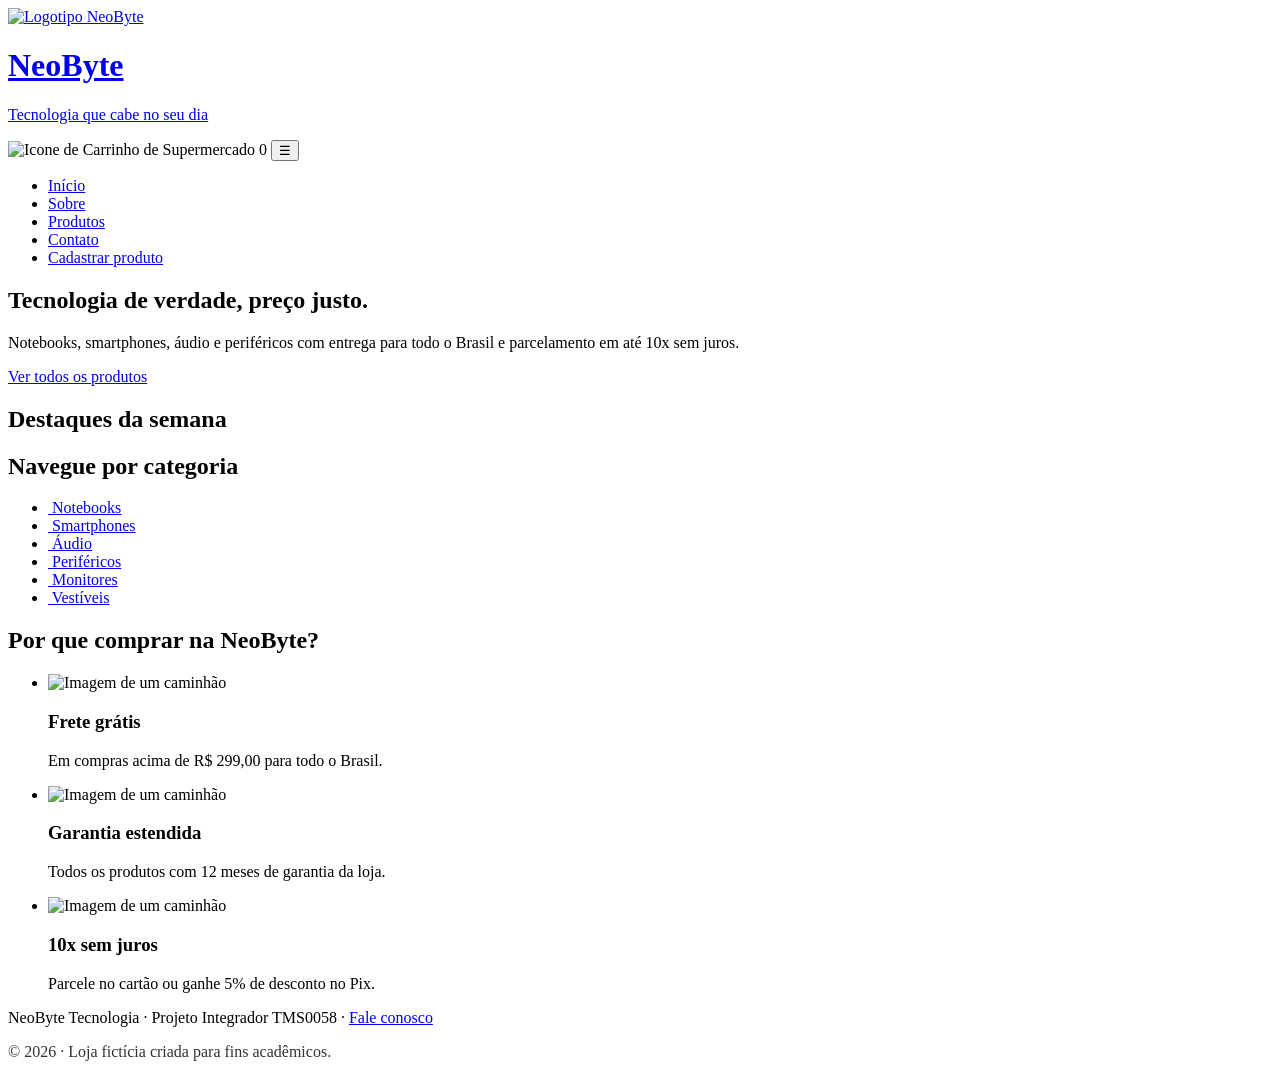
==== pages/index.html @ 48c3ab01 "commit inicial" ====
<!DOCTYPE html>
<html lang="pt-br">

<head>
    <meta charset="UTF-8">
    <meta name="viewport" content="width=device-width, initial-scale=1.0">
    <meta name="description" content="NeoByte: loja virtual de produtos de tecnologia.">
    <title>Início | NeoByte Tecnologia</title>
    <link rel="icon" href="img/logo.svg">
    
    <link rel="stylesheet" href="css/style.css">
</head>

<body>
    
    <header class="topo">
        <div class="topo_barra">
            <a class="topo_marca" href="index.html">
                <img src="img/logo.svg" alt="Logotipo NeoByte">
                <div>
                    <h1 class="topo_nome">NeoByte</h1>
                    <p class="topo_apoio">Tecnologia que cabe no seu dia</p>
                </div>
            </a>
            <div class="topo_acoes">
                <span class="carrinho" title="Itens no carrinho"><img src="img/shopping-cart.svg" alt="Icone de Carrinho de Supermercado"> <span id="contador-carrinho">0</span></span>
                <button type="button" class="menu_botao" aria-expanded="false" aria-controls="menu-principal">☰</button>
            </div>
        </div>
        <nav class="menu" id="menu-principal" aria-label="Menu principal">
            <ul class="menu_lista">
                <li><a class="menu_link menu_link--ativo" aria-current="page" href="index.html">Início</a></li>
                <li><a class="menu_link" href="sobre.html">Sobre</a></li>
                <li><a class="menu_link" href="produtos.html">Produtos</a></li>
                <li><a class="menu_link" href="contato.html">Contato</a></li>
                <li><a class="menu_link" href="cadastro.html">Cadastrar produto</a></li>
            </ul>
        </nav>
    </header>

    <!-- Conteúdo principal -->
    <main>
        <section class="secao">
            <div class="destaque-hero">
                <h2>Tecnologia de verdade, preço justo.</h2>
                <p>Notebooks, smartphones, áudio e periféricos com entrega para todo o Brasil e parcelamento em até 10x
                    sem juros.</p>
                <a class="botao botao--claro" href="produtos.html">Ver todos os produtos</a>
            </div>
        </section>

        <section class="secao">
            <h2>Destaques da semana</h2>
            <!-- Os cards são gerados pelo JavaScript a partir do vetor de produtos -->
            <ul class="produtos" id="lista-destaques"></ul>
        </section>

        <section class="secao">
            <h2>Navegue por categoria</h2>
            <ul class="categorias">
                <li><a href="produtos.html?categoria=Notebooks"><img src="img/laptop.svg" alt=""> Notebooks</a></li>
                <li><a href="produtos.html?categoria=Smartphones"><img src="img/smartphone-icon.svg" alt=""> Smartphones</a></li>
                <li><a href="produtos.html?categoria=Áudio"><img src="img/headset.svg" alt=""> Áudio</a></li>
                <li><a href="produtos.html?categoria=Periféricos"><img src="img/keyboard.svg" alt=""> Periféricos</a></li>
                <li><a href="produtos.html?categoria=Monitores"><img src="img/monitor-icon.svg" alt=""> Monitores</a></li>
                <li><a href="produtos.html?categoria=Vestíveis"><img src="img/smartphone-icon.svg" alt=""> Vestíveis</a></li>
            </ul>
        </section>

        <section class="secao">
            <h2>Por que comprar na NeoByte?</h2>
            <ul class="grade-info">
                <li>
                    <div class="card-titulo">
                        <div class="icon-bg">
                            <img src="img/truck.svg" alt="Imagem de um caminhão">
                        </div>
                        <h3>Frete grátis</h3>
                    </div>
                    <p>Em compras acima de R$ 299,00 para todo o Brasil.</p>
                </li>
                <li>
                    <div class="card-titulo">
                        <div class="icon-bg">
                            <img src="img/shield.svg" alt="Imagem de um caminhão">
                        </div>
                        <h3>Garantia estendida</h3>
                    </div>

                    <p>Todos os produtos com 12 meses de garantia da loja.</p>
                </li>
                <li>
                    <div class="card-titulo">
                        <div class="icon-bg">
                            <img src="img/creditcard.svg" alt="Imagem de um caminhão">
                        </div>
                        <h3>10x sem juros</h3>
                    </div>

                    <p>Parcele no cartão ou ganhe 5% de desconto no Pix.</p>
                </li>
            </ul>
        </section>

        <!-- Janela de detalhes do produto (preenchida pelo JavaScript) -->
        <dialog class="detalhes" id="detalhes">
            <img class="detalhes_img produto_figura" src="img/padrao.svg" alt="">
            <div class="detalhes_corpo">
                <h3 class="detalhes_nome produto_nome"></h3>
                <p class="detalhes_desc produto_texto"></p>
                <dl>
                    <dt>Categoria</dt>
                    <dd class="detalhes_categoria"></dd>
                    <dt>Preço</dt>
                    <dd class="detalhes_preco"></dd>
                    <dt>Parcelamento</dt>
                    <dd class="detalhes_parcela"></dd>
                    <dt>Estoque</dt>
                    <dd class="detalhes_estoque"></dd>
                </dl>
                <button type="button" class="botao" id="fechar-detalhes">Fechar</button>
            </div>
        </dialog>
    </main>

    <!-- Rodapé -->
    <footer class="rodape">
        <p>NeoByte Tecnologia &middot; Projeto Integrador TMS0058 &middot; <a href="contato.html">Fale conosco</a></p>
        <p style="margin-top: 6px; opacity: 0.8;">&copy; 2026 &middot; Loja fictícia criada para fins acadêmicos.</p>
    </footer>

    <script src="js/produtos.js"></script>
    <script src="js/loja.js"></script>
</body>

</html>
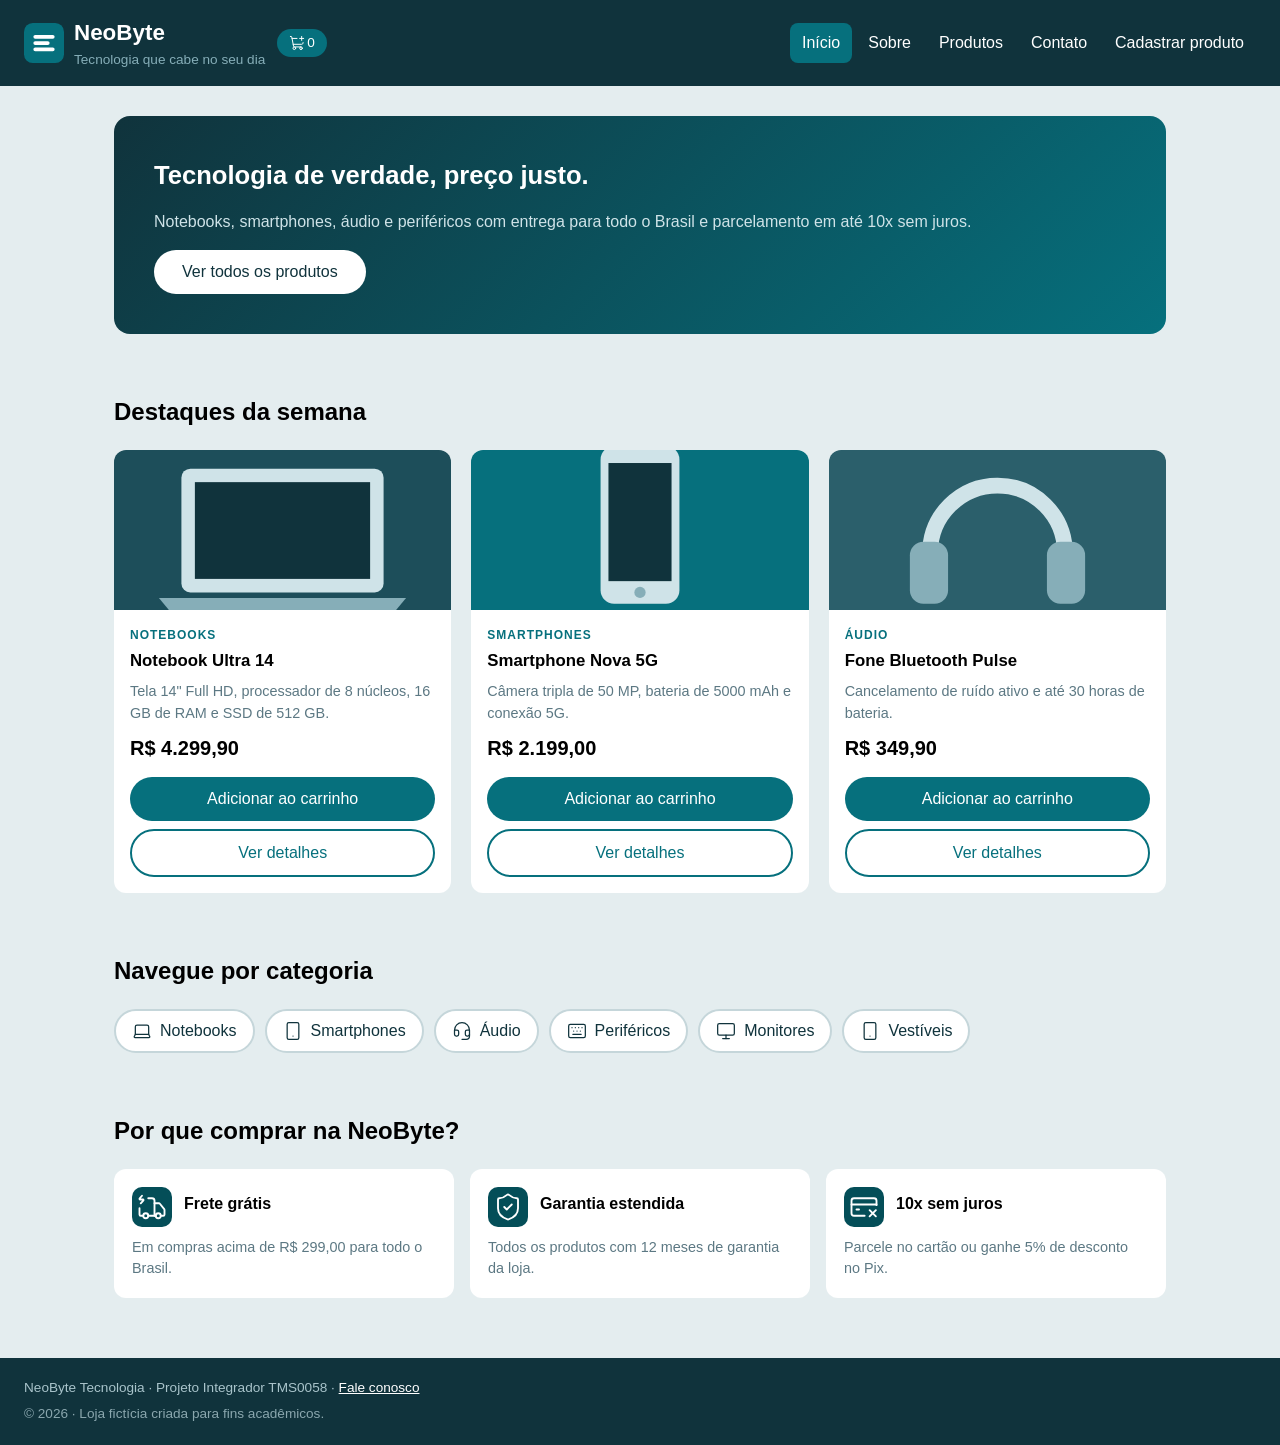
==== commit c67e1c59: "feat: ajustando caminho de importacao dos arquivos" ====
--- a/pages/index.html
+++ b/pages/index.html
@@ -6,9 +6,9 @@
     <meta name="viewport" content="width=device-width, initial-scale=1.0">
     <meta name="description" content="NeoByte: loja virtual de produtos de tecnologia.">
     <title>Início | NeoByte Tecnologia</title>
-    <link rel="icon" href="img/logo.svg">
+    <link rel="icon" href="../img/logo.svg">
     
-    <link rel="stylesheet" href="css/style.css">
+    <link rel="stylesheet" href="../css/style.css">
 </head>
 
 <body>
@@ -16,14 +16,14 @@
     <header class="topo">
         <div class="topo_barra">
             <a class="topo_marca" href="index.html">
-                <img src="img/logo.svg" alt="Logotipo NeoByte">
+                <img src="../img/logo.svg" alt="Logotipo NeoByte">
                 <div>
                     <h1 class="topo_nome">NeoByte</h1>
                     <p class="topo_apoio">Tecnologia que cabe no seu dia</p>
                 </div>
             </a>
             <div class="topo_acoes">
-                <span class="carrinho" title="Itens no carrinho"><img src="img/shopping-cart.svg" alt="Icone de Carrinho de Supermercado"> <span id="contador-carrinho">0</span></span>
+                <span class="carrinho" title="Itens no carrinho"><img src="../img/shopping-cart.svg" alt="Icone de Carrinho de Supermercado"> <span id="contador-carrinho">0</span></span>
                 <button type="button" class="menu_botao" aria-expanded="false" aria-controls="menu-principal">☰</button>
             </div>
         </div>
@@ -58,12 +58,12 @@
         <section class="secao">
             <h2>Navegue por categoria</h2>
             <ul class="categorias">
-                <li><a href="produtos.html?categoria=Notebooks"><img src="img/laptop.svg" alt=""> Notebooks</a></li>
-                <li><a href="produtos.html?categoria=Smartphones"><img src="img/smartphone-icon.svg" alt=""> Smartphones</a></li>
-                <li><a href="produtos.html?categoria=Áudio"><img src="img/headset.svg" alt=""> Áudio</a></li>
-                <li><a href="produtos.html?categoria=Periféricos"><img src="img/keyboard.svg" alt=""> Periféricos</a></li>
-                <li><a href="produtos.html?categoria=Monitores"><img src="img/monitor-icon.svg" alt=""> Monitores</a></li>
-                <li><a href="produtos.html?categoria=Vestíveis"><img src="img/smartphone-icon.svg" alt=""> Vestíveis</a></li>
+                <li><a href="produtos.html?categoria=Notebooks"><img src="../img/laptop.svg" alt=""> Notebooks</a></li>
+                <li><a href="produtos.html?categoria=Smartphones"><img src="../img/smartphone-icon.svg" alt=""> Smartphones</a></li>
+                <li><a href="produtos.html?categoria=Áudio"><img src="../img/headset.svg" alt=""> Áudio</a></li>
+                <li><a href="produtos.html?categoria=Periféricos"><img src="../img/keyboard.svg" alt=""> Periféricos</a></li>
+                <li><a href="produtos.html?categoria=Monitores"><img src="../img/monitor-icon.svg" alt=""> Monitores</a></li>
+                <li><a href="produtos.html?categoria=Vestíveis"><img src="../img/smartphone-icon.svg" alt=""> Vestíveis</a></li>
             </ul>
         </section>
 
@@ -73,7 +73,7 @@
                 <li>
                     <div class="card-titulo">
                         <div class="icon-bg">
-                            <img src="img/truck.svg" alt="Imagem de um caminhão">
+                            <img src="../img/truck.svg" alt="Imagem de um caminhão">
                         </div>
                         <h3>Frete grátis</h3>
                     </div>
@@ -82,7 +82,7 @@
                 <li>
                     <div class="card-titulo">
                         <div class="icon-bg">
-                            <img src="img/shield.svg" alt="Imagem de um caminhão">
+                            <img src="../img/shield.svg" alt="Imagem de um caminhão">
                         </div>
                         <h3>Garantia estendida</h3>
                     </div>
@@ -92,7 +92,7 @@
                 <li>
                     <div class="card-titulo">
                         <div class="icon-bg">
-                            <img src="img/creditcard.svg" alt="Imagem de um caminhão">
+                            <img src="../img/creditcard.svg" alt="Imagem de um caminhão">
                         </div>
                         <h3>10x sem juros</h3>
                     </div>
@@ -104,7 +104,7 @@
 
         <!-- Janela de detalhes do produto (preenchida pelo JavaScript) -->
         <dialog class="detalhes" id="detalhes">
-            <img class="detalhes_img produto_figura" src="img/padrao.svg" alt="">
+            <img class="detalhes_img produto_figura" src="../img/padrao.svg" alt="">
             <div class="detalhes_corpo">
                 <h3 class="detalhes_nome produto_nome"></h3>
                 <p class="detalhes_desc produto_texto"></p>
@@ -129,8 +129,8 @@
         <p style="margin-top: 6px; opacity: 0.8;">&copy; 2026 &middot; Loja fictícia criada para fins acadêmicos.</p>
     </footer>
 
-    <script src="js/produtos.js"></script>
-    <script src="js/loja.js"></script>
+    <script src="../js/produtos.js"></script>
+    <script src="../js/loja.js"></script>
 </body>
 
 </html>
--- a/css/style.css
+++ b/css/style.css
@@ -0,0 +1,533 @@
+/* =========================================================
+   NeoByte Tecnologia - Folha de estilo EXTERNA
+   Abordagem Mobile First: estilos base para celular,
+   media queries (min-width) ampliam para tablet/computador.
+   ========================================================= */
+@import url('https://fonts.googleapis.com/css2?family=Inter:ital,opsz,wght@0,14..32,100..900;1,14..32,100..900&display=swap');
+
+:root {
+    --fundo: #e4edef;
+    --escuro: #10333c;
+    --apoio: #86aeb8;
+    --texto-suave: #5c7883;
+    --destaque: #06707D;
+    --destaque-hover: #044e58;
+    --papel: #ffffff;
+    --erro: #b3261e;
+    --sucesso: #1e7b4a;
+}
+
+* { box-sizing: border-box; }
+
+body {
+    margin: 0;
+    background-color: var(--fundo);
+    color: black;
+    font-family: "Inter", sans-serif;
+    line-height: 1.5;
+}
+
+img {
+
+    max-width: 100%; display: block; 
+
+}
+
+a { 
+    color: var(--destaque); 
+}
+
+/* ---------- Cabeçalho e menu ---------- */
+.topo {
+    background-color: var(--escuro);
+    color: #ffffff;
+    padding: 16px 24px;
+    position: sticky;
+    top: 0;
+    z-index: 10;
+}
+
+.topo_barra {
+    display: flex;
+    align-items: center;
+    justify-content: space-between;
+    gap: 12px;
+}
+
+.topo_marca {
+    display: flex;
+    align-items: center;
+    gap: 10px;
+    color: inherit;
+    text-decoration: none;
+}
+
+.topo_marca img { width: 40px; height: 40px; }
+
+.topo_nome {
+    margin: 0;
+    font-size: 1.4rem;
+}
+
+.topo_apoio {
+    margin: 0;
+    color: var(--apoio);
+    font-size: 0.85rem;
+}
+
+.topo_acoes {
+    display: flex;
+    align-items: center;
+    gap: 10px;
+}
+
+.carrinho {
+    background-color: var(--destaque);
+    color: #fff;
+    display: flex;
+    gap: 2px;
+    border-radius: 80px;
+    padding: 4px 12px;
+    font-size: 0.85rem;
+    white-space: nowrap;
+}
+
+.menu_botao {
+    font: inherit;
+    background: transparent;
+    color: #fff;
+    border: 2px solid var(--apoio);
+    border-radius: 8px;
+    padding: 4px 10px;
+    cursor: pointer;
+}
+
+.menu {
+    display: none;            /* escondido no celular até clicar no botão */
+    margin-top: 12px;
+}
+
+.menu.aberto { display: block; }
+
+.menu_lista {
+    list-style: none;
+    margin: 0;
+    padding: 0;
+    display: flex;
+    flex-direction: column;
+    gap: 4px;
+}
+
+.menu_link {
+    display: block;
+    padding: 8px 12px;
+    border-radius: 8px;
+    color: #fff;
+    text-decoration: none;
+}
+
+.menu_link:hover,
+.menu_link--ativo {
+    background-color: var(--destaque);
+}
+
+/* ---------- Seções gerais ---------- */
+.secao {
+    padding: 30px 24px;
+    max-width: 1100px;
+    margin: 0 auto;
+}
+
+.secao h2 { margin-top: 0; }
+
+.destaque-hero {
+    background: linear-gradient(135deg, var(--escuro), var(--destaque));
+    color: #fff;
+    border-radius: 16px;
+    padding: 28px 22px;
+}
+
+.destaque-hero h2 { font-size: 1.6rem; margin-bottom: 8px; }
+.destaque-hero p { color: #cfe3e8; }
+
+.botao {
+    font: inherit;
+    width: 100%;
+    padding: 10px;
+    background-color: var(--destaque);
+    color: white;
+    border: none;
+    border-radius: 80px;
+    cursor: pointer;
+    text-align: center;
+    text-decoration: none;
+    display: inline-block;
+}
+
+.botao:hover { background-color: var(--destaque-hover); }
+
+.botao--claro {
+    background-color: #fff;
+    color: var(--escuro);
+}
+
+.botao--claro:hover { background-color: #cfe3e8; }
+
+.botao--secundario {
+    background-color: transparent;
+    color: var(--destaque);
+    border: 2px solid var(--destaque);
+}
+
+.botao--secundario:hover { background-color: #d3e6ea; }
+
+.botao--perigo { background-color: var(--erro); }
+.botao--perigo:hover { background-color: #8c1d17; }
+
+/* ---------- Cards de produto ---------- */
+.produtos {
+    list-style: none;
+    margin: 0;
+    padding: 0;
+    display: grid;
+    grid-template-columns: 1fr;   /* 1 coluna no celular */
+    gap: 20px;
+}
+
+.produto {
+    background-color: white;
+    border-radius: 12px;
+    overflow: hidden;
+    display: flex;
+    flex-direction: column;
+}
+
+.produto_figura {
+    height: 160px;
+    width: 100%;
+    object-fit: cover;
+}
+
+.produto_corpo {
+    padding: 16px;
+    display: flex;
+    flex-direction: column;
+    flex: 1;
+}
+
+.produto_categoria {
+    margin: 0 0 4px;
+    font-size: 0.75rem;
+    text-transform: uppercase;
+    letter-spacing: 1px;
+    color: var(--destaque);
+    font-weight: bold;
+}
+
+.produto_nome {
+    margin: 0px;
+    font-size: 1.05rem;
+}
+
+.produto_texto {
+    margin: 8px 0;
+    color: var(--texto-suave);
+    font-size: 0.9rem;
+    flex: 1;
+}
+
+.produto_preco {
+    margin: 0 0 14px;
+    font-size: 1.25rem;
+    font-weight: bold;
+}
+
+.produto_botoes {
+    display: grid;
+    gap: 8px;
+}
+
+.selo {
+    display: inline-block;
+    font-size: 0.75rem;
+    padding: 2px 10px;
+    border-radius: 80px;
+    background-color: #d3e6ea;
+    color: var(--escuro);
+    margin-bottom: 8px;
+}
+
+.selo--esgotado { background-color: #f6d6d3; color: var(--erro); }
+
+/* ---------- Filtros ---------- */
+.filtros {
+    background-color: var(--papel);
+    border-radius: 12px;
+    padding: 16px;
+    display: grid;
+    gap: 12px;
+    margin-bottom: 20px;
+}
+
+.resultado-info {
+    color: var(--texto-suave);
+    font-size: 0.9rem;
+    margin: 0 0 12px;
+}
+
+.vazio {
+    background: var(--papel);
+    padding: 24px;
+    border-radius: 12px;
+    text-align: center;
+    color: var(--texto-suave);
+}
+
+/* ---------- Tabelas ---------- */
+.tabela-rolagem { overflow-x: auto; }
+
+.tabela {
+    width: 100%;
+    min-width: 520px;
+    border-collapse: collapse;
+    background-color: var(--papel);
+    border-radius: 12px;
+    overflow: hidden;
+}
+
+.tabela caption {
+    text-align: left;
+    padding: 0 0 8px;
+    color: var(--texto-suave);
+    font-size: 0.9rem;
+}
+
+.tabela th,
+.tabela td {
+    padding: 10px 14px;
+    text-align: left;
+    border-bottom: 1px solid var(--fundo);
+}
+
+.tabela thead th {
+    background-color: var(--escuro);
+    color: #fff;
+}
+
+.tabela tfoot td {
+    font-size: 0.85rem;
+    color: var(--texto-suave);
+}
+
+/* ---------- Formulários ---------- */
+.formulario {
+    background-color: var(--papel);
+    border-radius: 12px;
+    padding: 20px;
+    display: grid;
+    gap: 14px;
+}
+
+.campo { 
+    display: grid; gap: 4px; 
+}
+
+.campo label { 
+    font-weight: 600; font-size: 0.9rem; 
+}
+
+.campo input,
+.campo select,
+.campo textarea {
+    font: inherit;
+    padding: 10px 12px;
+    border: 2px solid #c5d6da;
+    border-radius: 8px;
+    background: #fff;
+    width: 100%;
+}
+
+.campo input:focus,
+.campo select:focus,
+.campo textarea:focus {
+    outline: none;
+    border-color: var(--destaque);
+}
+
+.campo--erro input,
+.campo--erro select,
+.campo--erro textarea { 
+    border-color: var(--erro); 
+}
+
+.campo_erro {
+    color: var(--erro);
+    font-size: 0.8rem;
+    min-height: 1em;
+    margin: 0;
+}
+
+.campo_dica { color: var(--texto-suave); font-size: 0.8rem; margin: 0; }
+
+.mensagem {
+    padding: 12px 16px;
+    border-radius: 8px;
+    margin: 0;
+    display: none;
+}
+
+.mensagem--sucesso { display: block; background: #d7efe2; color: var(--sucesso); }
+.mensagem--erro { display: block; background: #f6d6d3; color: var(--erro); }
+
+/* ---------- Listas informativas ---------- */
+
+.card-titulo {
+    display: flex;
+    align-items: center;
+    gap: 12px;
+    margin-bottom: 10px;
+}
+.icon-bg {
+    background-color: #044e58;
+    width: 40px;
+    height: 40px;
+    display: flex;
+    align-items: center;
+    justify-content: center;
+    border-radius: 10px;
+}
+
+.icon-bg img {
+    height: 30px;
+    width: 30px;
+}
+.grade-info {
+    list-style: none;
+    padding: 0;
+    margin: 0;
+    display: grid;
+    gap: 16px;
+}
+
+.grade-info h3 {
+    display: flex;
+    gap: 4px;
+}
+
+.contatos-icons {
+    background-color: #044e58;
+    width: 20px;
+    height: 20px;
+    display: flex;
+    align-items: center;
+    justify-content: center;
+    border-radius: 5px;
+}
+
+.grade-info li {
+    background: var(--papel);
+    border-radius: 12px;
+    padding: 18px;
+}
+
+.grade-info h3 { margin: 0 0 6px; font-size: 1rem; }
+.grade-info p { margin: 0; color: var(--texto-suave); font-size: 0.9rem; }
+
+.categorias {
+    list-style: none;
+    padding: 0;
+    margin: 0;
+    display: flex;
+    flex-wrap: wrap;
+    gap: 10px;
+    
+}
+
+
+.categorias a {
+    display: inline-flex;
+    align-items: center;
+    gap: 8px;
+
+    padding: 8px 16px;
+    border-radius: 80px;
+    background: var(--papel);
+    text-decoration: none;
+    color: var(--escuro);
+    border: 2px solid #c5d6da;
+}
+
+.categorias a img {
+    width: 20px;
+    height: 20px;
+    display: inline-block;
+    flex-shrink: 0;
+}
+
+.categorias a:hover { border-color: var(--destaque); }
+
+/* ---------- Janela de detalhes (dialog) ---------- */
+.detalhes {
+    border: none;
+    border-radius: 16px;
+    padding: 0;
+    width: min(92vw, 520px);
+}
+
+.detalhes::backdrop { background: rgba(16, 51, 60, 0.6); }
+
+.detalhes_corpo { padding: 20px; }
+
+.detalhes dl {
+    display: grid;
+    grid-template-columns: auto 1fr;
+    gap: 6px 14px;
+    margin: 12px 0 18px;
+}
+
+.detalhes dt { font-weight: 600; }
+.detalhes dd { margin: 0; color: var(--texto-suave); }
+
+/* ---------- Rodapé ---------- */
+.rodape {
+    background-color: var(--escuro);
+    color: #a9c4cb;
+    padding: 20px 24px;
+    font-size: 0.85rem;
+    margin-top: 30px;
+}
+
+.rodape p { margin: 0; }
+.rodape a { color: #fff; }
+
+/* =========================================================
+   Tablet (a partir de 600px)
+   ========================================================= */
+@media (min-width: 600px) {
+    .produtos { grid-template-columns: 1fr 1fr; }
+    .grade-info { grid-template-columns: 1fr 1fr; }
+    .filtros { grid-template-columns: 2fr 1fr 1fr; align-items: end; }
+    .formulario--duas { grid-template-columns: 1fr 1fr; }
+    .formulario--duas .campo--inteiro,
+    .formulario--duas .mensagem,
+    .formulario--duas .botao { grid-column: 1 / -1; }
+    .destaque-hero { padding: 40px; }
+    .destaque-hero .botao { width: auto; padding: 10px 28px; }
+}
+
+/* =========================================================
+   Computador (a partir de 900px): menu horizontal, 3 colunas
+   ========================================================= */
+@media (min-width: 900px) {
+    .topo_barra { flex-wrap: nowrap; }
+    .menu_botao { display: none; }
+    .menu {
+        display: block;
+        margin-top: 0;
+    }
+    .topo { display: flex; align-items: center; justify-content: space-between; }
+    .menu_lista { flex-direction: row; }
+    .produtos { grid-template-columns: 1fr 1fr 1fr; }
+    .grade-info { grid-template-columns: repeat(3, 1fr); }
+    .layout-contato { display: grid; grid-template-columns: 2fr 1fr; gap: 24px; align-items: start; }
+}
